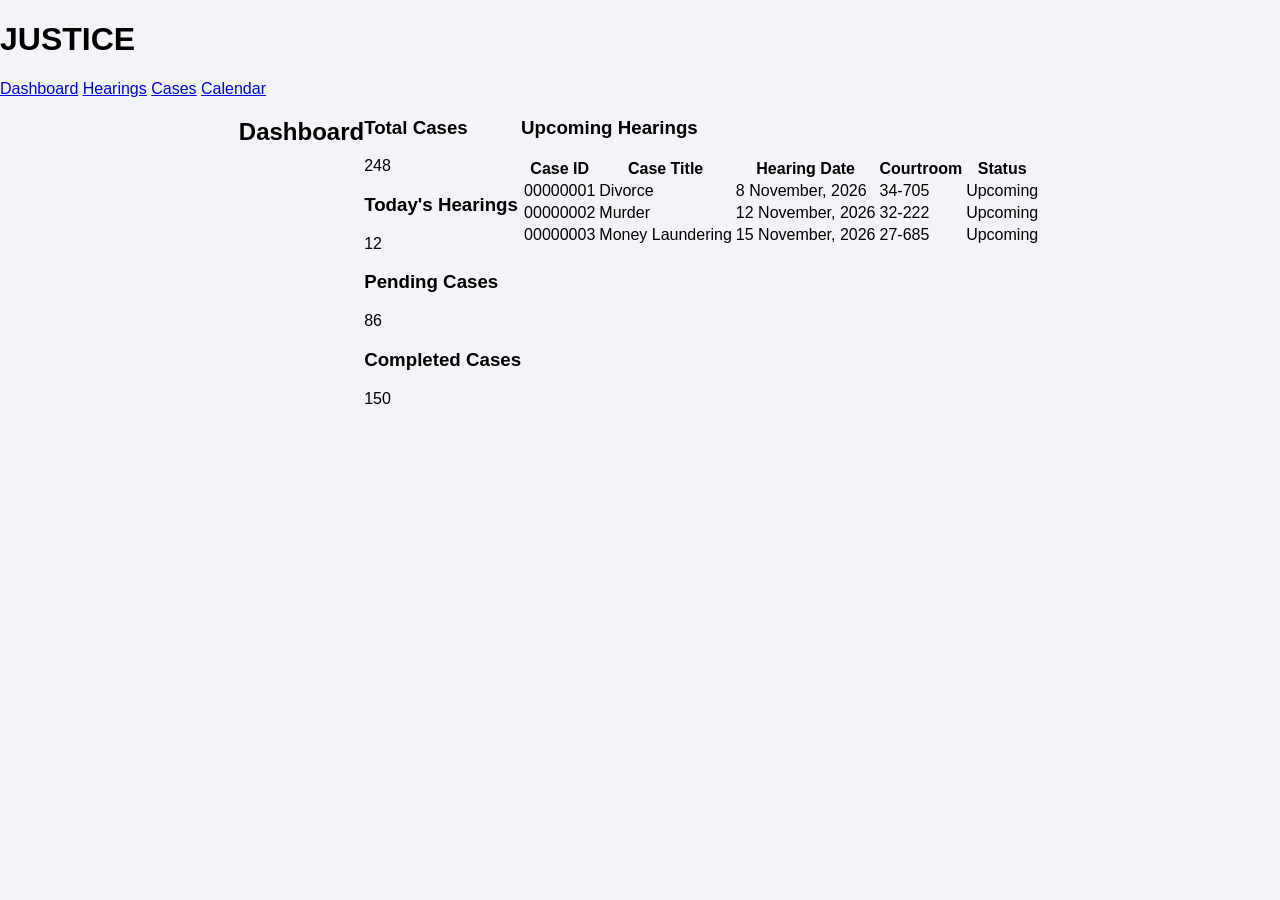
==== dashboard.html @ 54279508 "Added table structure and entered dummy entries init" ====
<!DOCTYPE html>
<html lang="en">
<head>
    <meta charset="UTF-8">
    <meta name="viewport" content="width=device-width, initial-scale=1.0">
    <title>DASHBOARD | Court Hearing Schedule Management System</title>
    <link rel="stylesheet" href="css/style.css">
</head>
<body>
    <header class="topbar">
        <h1>JUSTICE</h1>
    </header>
    <div class="content-wrapper">
        <aside class="sidebar">
            <nav>
                <a href="dashboard.html">Dashboard</a>
                <a href="hearings.html">Hearings</a>
                <a href="cases.html">Cases</a>
                <a href="calendar.html">Calendar</a>
            </nav>
        </aside>
        <main class="dashboard">
            <h2>Dashboard</h2>
            <section class="stats-container">
                <div class="stat-card">
                    <h3>Total Cases</h3>
                    <p>248</p>
                </div>
                <div class="stat-card">
                    <h3>Today's Hearings</h3>
                    <p>12</p>
                </div>
                <div class="stat-card">
                    <h3>Pending Cases</h3>
                    <p>86</p>
                </div>
                <div class="stat-card">
                    <h3>Completed Cases</h3>
                    <p>150</p>
                </div>
            </section>
            <section class="hearing-section">
                <h3>Upcoming Hearings</h3>
                <table>
                    <tr>
                        <th>Case ID</th>
                        <th>Case Title</th>
                        <th>Hearing Date</th>
                        <th>Courtroom</th>
                        <th>Status</th>
                    </tr>
                    <tr>
                        <td>00000001</td>
                        <td>Divorce</td>
                        <td>8 November, 2026</td>
                        <td>34-705</td>
                        <td>Upcoming</td>
                    </tr>
                    <tr>
                        <td>00000002</td>
                        <td>Murder</td>
                        <td>12 November, 2026</td>
                        <td>32-222</td>
                        <td>Upcoming</td> 
                    </tr>
                    <tr>
                        <td>00000003</td>
                        <td>Money Laundering</td>
                        <td>15 November, 2026</td>
                        <td>27-685</td>
                        <td>Upcoming</td>
                    </tr>   
                </table>
            </section>
        </main>
    </div>
</body>
</html>
---- css/style.css ----
body{
    background-color: #F2F4F7;
    font-family: Arial, Helvetica, sans-serif;
    margin: 0;
    min-height: 100vh;
    display: flex;
    flex-direction: column;
    align-items: stretch;
}
main {
    flex-grow: 1;
    display: flex;
    justify-content: center;
}
.header{
    background-color: #142B46;
    color: #F2F4F7;
    padding: 20px;
    text-align: center;
    font-size: 25px;
    font-weight: 700;
}
.login-box{
    width: 100%;
    max-width: 400px;
    background-color: white;
    border: 1px rgb(197, 188, 188) solid;
    border-radius: 15px;
    margin: 30px auto;
    padding: 25px;
    align-self: center;
    box-sizing: border-box;

}
.input{
    color: #243447;
    font-size: larger;
    letter-spacing: 0.7px;
    width: 100%;
    height: 40px;
    padding: 10px;
    border: 2px rgb(197, 188, 188) solid;
    border-radius: 7px;
    box-sizing: border-box;
    transition: border-color 0.1s ease;
}
.input:focus{
    border-color: #142B46; 
    outline: none;
}
.button-text{
    margin: 2px;
}
#login-button{
    background-color: #142B46;
    border-radius: 5px;
    color:#F2F4F7;
    padding: 5px;
    width: 100%;
    height: 50px;
    font-size: larger;
    font-weight: 500;
    letter-spacing: 1px;
    box-sizing: border-box;
    transition: 0.5s;
}
#login-button:hover{
    color:#142B46;
    background-color: #F2F4F7;
    border: 1px #142B46 solid;
    cursor: pointer;
}
#light-text{
    color: rgba(128, 128, 128, 0.656);
    text-align: center;
}
#username{
    font-size: larger;
    letter-spacing: 1px;
}
#password{
    font-size: larger;
    letter-spacing: 1px;
}
#welcome{
    font-size: 30px;
    text-align: center;
    font-weight: 700;
    letter-spacing: 1px;
    word-spacing: 4px;
}
footer{
    text-align: center;
    padding: 5px;
}
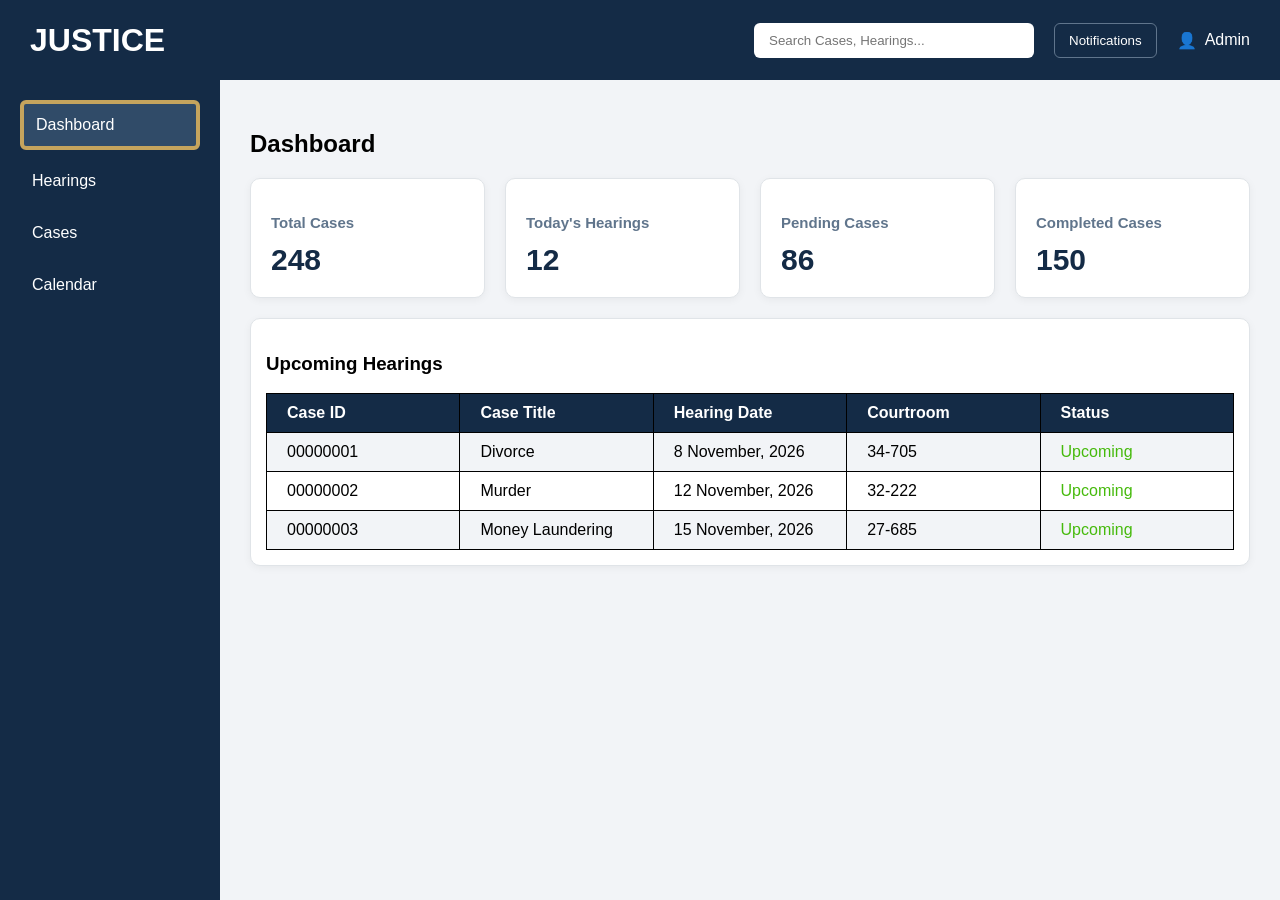
==== commit 283f9653: "Added a topbar at right which includes searchbar, notification and profile name. Javascript for sear" ====
--- a/dashboard.html
+++ b/dashboard.html
@@ -9,11 +9,19 @@
 <body>
     <header class="topbar">
         <h1>JUSTICE</h1>
-    </header>
+        <div class="topbar-right">
+            <input type="text" placeholder="Search Cases, Hearings..." class="topbar-search" id="searchInput">
+            <button class="notifications">Notifications</button>
+            <div class="profile">
+                <span>👤</span>
+                <span>Admin</span>
+            </div>
+        </div>
+    </header> 
     <div class="content-wrapper">
         <aside class="sidebar">
             <nav>
-                <a href="dashboard.html">Dashboard</a>
+                <a href="dashboard.html" class="active">Dashboard</a>
                 <a href="hearings.html">Hearings</a>
                 <a href="cases.html">Cases</a>
                 <a href="calendar.html">Calendar</a>
@@ -54,25 +62,26 @@
                         <td>Divorce</td>
                         <td>8 November, 2026</td>
                         <td>34-705</td>
-                        <td>Upcoming</td>
+                        <td><span class="status upcoming">Upcoming</span></td>
                     </tr>
                     <tr>
                         <td>00000002</td>
                         <td>Murder</td>
                         <td>12 November, 2026</td>
                         <td>32-222</td>
-                        <td>Upcoming</td> 
+                        <td><span class="status upcoming">Upcoming</span></td> 
                     </tr>
                     <tr>
                         <td>00000003</td>
                         <td>Money Laundering</td>
                         <td>15 November, 2026</td>
                         <td>27-685</td>
-                        <td>Upcoming</td>
+                        <td><span class="status upcoming">Upcoming</span></td>
                     </tr>   
                 </table>
             </section>
         </main>
     </div>
+    <script src="js/dashboard.js"></script>
 </body>
 </html>
--- a/css/style.css
+++ b/css/style.css
@@ -93,3 +93,155 @@
     text-align: center;
     padding: 5px;
 }
+.dashboard {
+    display: block;
+    padding: 30px;
+}
+.topbar{
+    background-color: #142B46;
+    color: white;
+    padding: 10px 30px;
+    height: 60px;
+    display: flex;
+    align-items: center;
+    justify-content: space-between;
+}
+.topbar-search:focus{
+    outline: 2px solid #C5A45D;
+    outline-offset: 2px;
+}
+.topbar-right{
+    display: flex;
+    align-items: center;
+    gap: 20px;
+}
+.topbar-search{
+    padding: 10px 15px;
+    border-radius: 6px;
+    border: none;
+    width: 250px;
+}
+.notifications{
+    background-color: transparent;
+    color: white;
+    border: 1px solid #60758C;
+    border-radius: 6px;
+    padding: 9px 14px;
+    cursor: pointer;
+}
+.notifications:hover{
+    background-color: #304B68;
+}
+.profile{
+    display: flex;
+    align-items: center;
+    gap: 8px;
+    color: white;
+}
+.sidebar{
+    display:flex;
+    flex-direction: column;
+    width: 220px;
+    background-color: #142B46;
+    color: white;
+    padding: 20px;
+    box-sizing: border-box;
+    flex-shrink: 0;
+}
+.sidebar nav{
+    display: flex;
+    flex-direction: column;
+    gap: 10px;
+}
+.sidebar a{
+    color: white;
+    text-decoration: None;
+    padding: 12px;
+    border-radius: 6px;
+    transition: background-color 0.2s ease;
+}
+.sidebar a:hover{
+    background-color: #304B68;
+}
+.sidebar a.active{
+    background-color: #304B68;
+    border: 4px #C5A45D solid;
+}
+.content-wrapper{
+    display:flex;
+    flex-direction: row;
+    flex: 1;
+    align-items: stretch;
+}
+.stats-container{
+    display: flex;
+    align-items: stretch;
+    justify-content:space-around;
+    flex-wrap: wrap;
+    gap: 20px;
+}
+.stat-card{
+    background-color: white;
+    border: 1px #E0E4E8 solid;
+    padding: 20px;
+    border-radius: 10px;
+    flex: 1 1 180px;
+    box-shadow: 0 2px 8px rgba(0,0,0,0.05);
+}
+.stat-card h3{
+    color: #60758C;
+    font-size: 15px;
+    font-weight: 600;
+    margin-bottom: 12px;
+}
+
+.stat-card p{
+    color: #142B46;
+    font-size: 30px;
+    font-weight: 700;
+    margin: 0;
+}
+.hearing-section{
+    background-color: white;
+    border: 1px #E0E4E8 solid;
+    padding: 15px;
+    margin-top: 20px;
+    border-radius: 10px;
+    box-shadow: 0 2px 8px rgba(0,0,0,0.05);  
+}
+.hearing-section table{
+    background-color: white;
+    border: 1px #E0E4E8 solid;
+    box-sizing: border-box; 
+    width: 100%;
+    border-collapse: collapse;
+    text-align: left;
+    table-layout: fixed;
+}
+.hearing-section tr:nth-child(even){
+    background-color: #F2F4F7;
+}
+.hearing-section tr:hover{
+    background-color: #E8EDF3;
+}
+.hearing-section td{
+    border-left: none;
+    border-right: none;
+    border-top: 1px solid #E0E4E8;
+    border-bottom: none;
+}
+.hearing-section th{
+    background-color: #142B46;
+    color: white;
+    padding: 10px 20px;
+    text-align: left;
+    border: 1px black solid;
+}
+.hearing-section td{
+    padding: 10px 20px;
+    text-align: left;
+    border: 1px black solid;
+}
+.upcoming{
+    color: #46ba0c;
+}
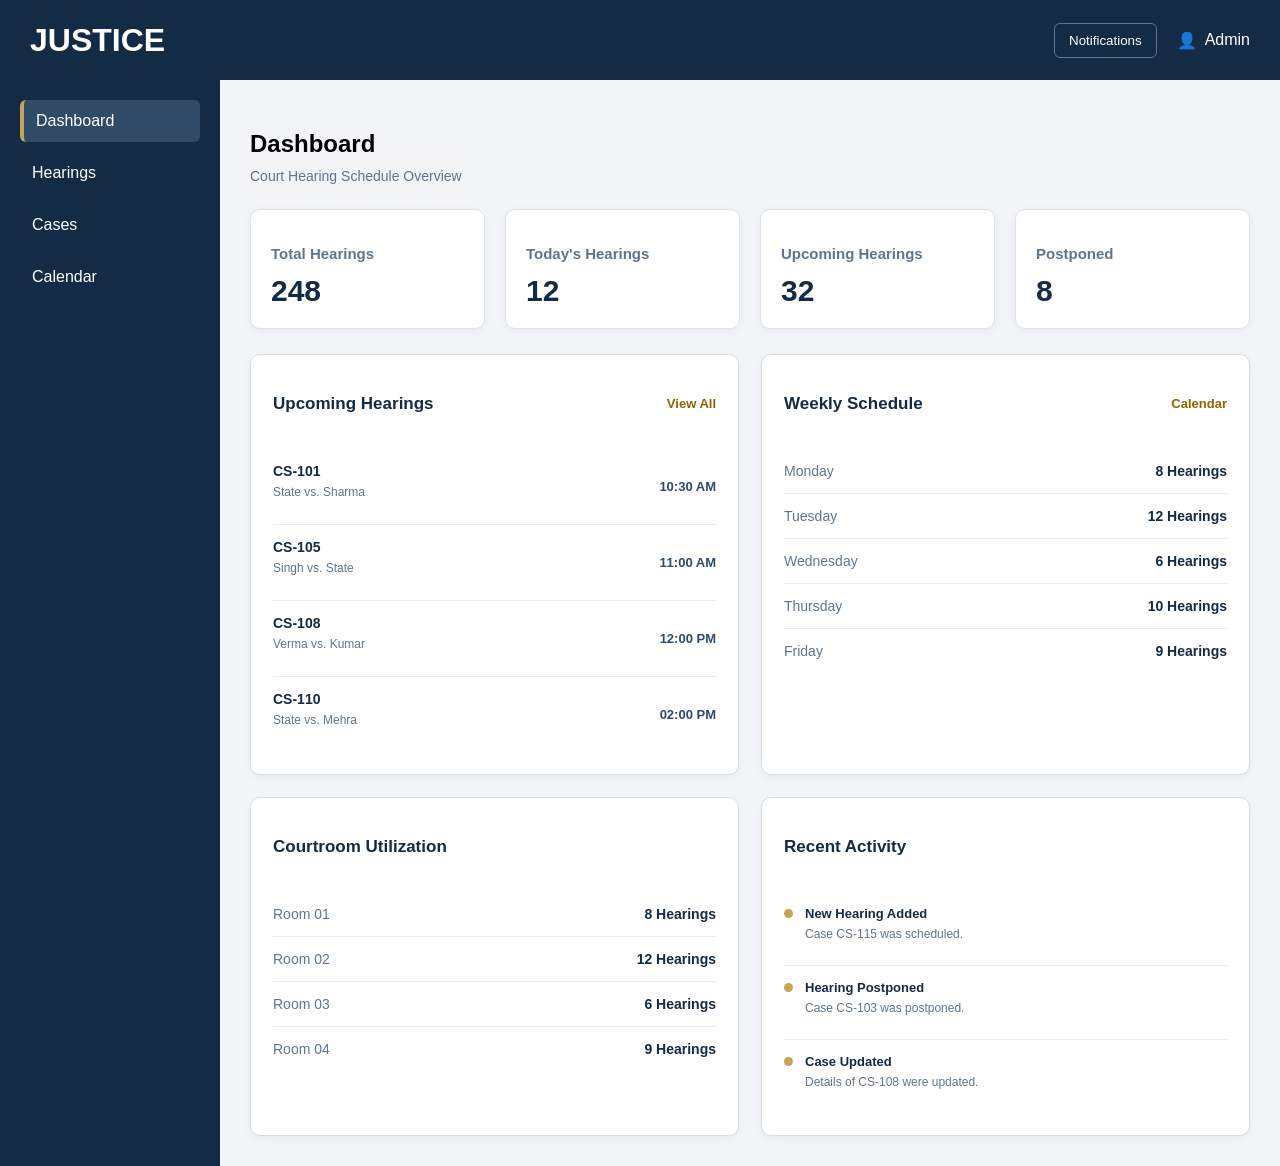
==== commit 1eeb96f6: "Changed dashboard appearance, and worte css accordingly" ====
--- a/dashboard.html
+++ b/dashboard.html
@@ -10,7 +10,6 @@
     <header class="topbar">
         <h1>JUSTICE</h1>
         <div class="topbar-right">
-            <input type="text" placeholder="Search Cases, Hearings..." class="topbar-search" id="searchInput">
             <button class="notifications">Notifications</button>
             <div class="profile">
                 <span>👤</span>
@@ -27,60 +26,180 @@
                 <a href="calendar.html">Calendar</a>
             </nav>
         </aside>
-        <main class="dashboard">
-            <h2>Dashboard</h2>
-            <section class="stats-container">
-                <div class="stat-card">
-                    <h3>Total Cases</h3>
-                    <p>248</p>
-                </div>
-                <div class="stat-card">
-                    <h3>Today's Hearings</h3>
-                    <p>12</p>
-                </div>
-                <div class="stat-card">
-                    <h3>Pending Cases</h3>
-                    <p>86</p>
-                </div>
-                <div class="stat-card">
-                    <h3>Completed Cases</h3>
-                    <p>150</p>
-                </div>
-            </section>
-            <section class="hearing-section">
+            
+<main class="dashboard">
+
+    <h2>Dashboard</h2>
+    <p class="dashboard-subtitle">Court Hearing Schedule Overview</p>
+
+    <section class="stats-container">
+
+        <div class="stat-card">
+            <h3>Total Hearings</h3>
+            <p>248</p>
+        </div>
+
+        <div class="stat-card">
+            <h3>Today's Hearings</h3>
+            <p>12</p>
+        </div>
+
+        <div class="stat-card">
+            <h3>Upcoming Hearings</h3>
+            <p>32</p>
+        </div>
+
+        <div class="stat-card">
+            <h3>Postponed</h3>
+            <p>8</p>
+        </div>
+
+    </section>
+
+
+    <section class="dashboard-grid">
+
+        <div class="dashboard-panel">
+
+            <div class="panel-header">
                 <h3>Upcoming Hearings</h3>
-                <table>
-                    <tr>
-                        <th>Case ID</th>
-                        <th>Case Title</th>
-                        <th>Hearing Date</th>
-                        <th>Courtroom</th>
-                        <th>Status</th>
-                    </tr>
-                    <tr>
-                        <td>00000001</td>
-                        <td>Divorce</td>
-                        <td>8 November, 2026</td>
-                        <td>34-705</td>
-                        <td><span class="status upcoming">Upcoming</span></td>
-                    </tr>
-                    <tr>
-                        <td>00000002</td>
-                        <td>Murder</td>
-                        <td>12 November, 2026</td>
-                        <td>32-222</td>
-                        <td><span class="status upcoming">Upcoming</span></td> 
-                    </tr>
-                    <tr>
-                        <td>00000003</td>
-                        <td>Money Laundering</td>
-                        <td>15 November, 2026</td>
-                        <td>27-685</td>
-                        <td><span class="status upcoming">Upcoming</span></td>
-                    </tr>   
-                </table>
-            </section>
-        </main>
+                <a href="hearings.html">View All</a>
+            </div>
+
+            <div class="mini-hearing">
+                <div>
+                    <strong>CS-101</strong>
+                    <p>State vs. Sharma</p>
+                </div>
+                <span>10:30 AM</span>
+            </div>
+
+            <div class="mini-hearing">
+                <div>
+                    <strong>CS-105</strong>
+                    <p>Singh vs. State</p>
+                </div>
+                <span>11:00 AM</span>
+            </div>
+
+            <div class="mini-hearing">
+                <div>
+                    <strong>CS-108</strong>
+                    <p>Verma vs. Kumar</p>
+                </div>
+                <span>12:00 PM</span>
+            </div>
+
+            <div class="mini-hearing">
+                <div>
+                    <strong>CS-110</strong>
+                    <p>State vs. Mehra</p>
+                </div>
+                <span>02:00 PM</span>
+            </div>
+
+        </div>
+
+
+        <div class="dashboard-panel">
+
+            <div class="panel-header">
+                <h3>Weekly Schedule</h3>
+                <a href="calendar.html">Calendar</a>
+            </div>
+
+            <div class="schedule-item">
+                <span>Monday</span>
+                <strong>8 Hearings</strong>
+            </div>
+
+            <div class="schedule-item">
+                <span>Tuesday</span>
+                <strong>12 Hearings</strong>
+            </div>
+
+            <div class="schedule-item">
+                <span>Wednesday</span>
+                <strong>6 Hearings</strong>
+            </div>
+
+            <div class="schedule-item">
+                <span>Thursday</span>
+                <strong>10 Hearings</strong>
+            </div>
+
+            <div class="schedule-item">
+                <span>Friday</span>
+                <strong>9 Hearings</strong>
+            </div>
+
+        </div>
+
+        <div class="dashboard-panel">
+
+            <div class="panel-header">
+                <h3>Courtroom Utilization</h3>
+            </div>
+
+            <div class="schedule-item">
+                <span>Room 01</span>
+                <strong>8 Hearings</strong>
+            </div>
+
+            <div class="schedule-item">
+                <span>Room 02</span>
+                <strong>12 Hearings</strong>
+            </div>
+
+            <div class="schedule-item">
+                <span>Room 03</span>
+                <strong>6 Hearings</strong>
+            </div>
+
+            <div class="schedule-item">
+                <span>Room 04</span>
+                <strong>9 Hearings</strong>
+            </div>
+
+        </div>
+
+
+        <div class="dashboard-panel">
+
+            <div class="panel-header">
+                <h3>Recent Activity</h3>
+            </div>
+
+            <div class="activity-item">
+                <span class="activity-dot"></span>
+                <div>
+                    <strong>New Hearing Added</strong>
+                    <p>Case CS-115 was scheduled.</p>
+                </div>
+            </div>
+
+            <div class="activity-item">
+                <span class="activity-dot"></span>
+                <div>
+                    <strong>Hearing Postponed</strong>
+                    <p>Case CS-103 was postponed.</p>
+                </div>
+            </div>
+
+            <div class="activity-item">
+                <span class="activity-dot"></span>
+                <div>
+                    <strong>Case Updated</strong>
+                    <p>Details of CS-108 were updated.</p>
+                </div>
+            </div>
+
+        </div>
+
+    </section>
+
+</main>
+
     </div>
     <script src="js/dashboard.js"></script>
 </body>
--- a/css/style.css
+++ b/css/style.css
@@ -165,7 +165,7 @@
 }
 .sidebar a.active{
     background-color: #304B68;
-    border: 4px #C5A45D solid;
+    border-left: 4px #C5A45D solid;
 }
 .content-wrapper{
     display:flex;
@@ -242,6 +242,243 @@
     text-align: left;
     border: 1px black solid;
 }
-.upcoming{
-    color: #46ba0c;
-}+.upcoming {
+    background-color: #FFF2D6;
+    color: #946200;
+}
+.completed {
+    background-color: #DDF5E5;
+    color: #18743A;
+}
+.postponed {
+    background-color: #FCE4E4;
+    color: #A52A2A;
+}
+.hearing-actions{
+    display: flex;
+    align-items: center;
+    gap: 15px;
+    margin: 20px 0;
+}
+.hearing-search,
+.hearing-actions select{
+    padding: 12px;
+    border: 1px solid #D5DCE3;
+    border-radius: 6px;
+    font-size: 14px;
+}
+.hearing-search{
+    flex: 1;
+}
+.add-hearing-btn{
+    background-color: #142B46;
+    color: white;
+    border: none;
+    padding: 12px 18px;
+    border-radius: 6px;
+    cursor: pointer;
+    text-decoration: none;
+    display: inline-block;
+}
+
+.add-hearing-form {
+    background-color: white;
+    padding: 30px;
+    margin-top: 25px;
+    border-radius: 10px;
+    border: 1px solid #D5DCE3;
+    box-shadow: 0 3px 10px rgba(0,0,0,0.05);
+}
+
+.add-hearing-form h3 {
+    color: #142B46;
+    margin-bottom: 25px;
+}
+
+.form-grid {
+    display: grid;
+    grid-template-columns: 1fr 1fr;
+    gap: 22px;
+}
+
+.form-group {
+    display: flex;
+    flex-direction: column;
+    gap: 8px;
+}
+
+.form-group label {
+    color: #304B68;
+    font-size: 14px;
+    font-weight: 600;
+}
+
+.form-group input,
+.form-group select {
+    padding: 12px;
+    border: 1px solid #D5DCE3;
+    border-radius: 6px;
+    font-size: 14px;
+    outline: none;
+}
+
+.form-group input:focus,
+.form-group select:focus {
+    border-color: #C5A45D;
+}
+
+.form-buttons {
+    display: flex;
+    gap: 15px;
+    margin-top: 30px;
+}
+
+.save-btn {
+    background-color: #142B46;
+    color: white;
+    border: none;
+    padding: 12px 22px;
+    border-radius: 6px;
+    cursor: pointer;
+}
+
+.cancel-btn {
+    background-color: #E8EDF3;
+    color: #142B46;
+    text-decoration: none;
+    padding: 12px 22px;
+    border-radius: 6px;
+}
+
+.save-btn:hover {
+    background-color: #304B68;
+}
+
+.cancel-btn:hover {
+    background-color: #D5DCE3;
+}
+
+.dashboard-subtitle {
+    color: #60758C;
+    margin-top: -10px;
+    margin-bottom: 25px;
+    font-size: 14px;
+}
+
+
+.dashboard-grid {
+    display: grid;
+    grid-template-columns: 1fr 1fr;
+    gap: 22px;
+    margin-top: 25px;
+}
+
+
+
+.dashboard-panel {
+    background-color: white;
+    border: 1px solid #D5DCE3;
+    border-radius: 10px;
+    padding: 22px;
+    box-shadow: 0 3px 10px rgba(0,0,0,0.04);
+}
+
+.panel-header {
+    display: flex;
+    justify-content: space-between;
+    align-items: center;
+    margin-bottom: 18px;
+}
+
+.panel-header h3 {
+    color: #142B46;
+    font-size: 17px;
+}
+
+.panel-header a {
+    color: #946200;
+    text-decoration: none;
+    font-size: 13px;
+    font-weight: 600;
+}
+
+
+
+.mini-hearing {
+    display: flex;
+    justify-content: space-between;
+    align-items: center;
+    padding: 13px 0;
+    border-bottom: 1px solid #E8EDF3;
+}
+
+.mini-hearing:last-child {
+    border-bottom: none;
+}
+
+.mini-hearing strong {
+    color: #142B46;
+    font-size: 14px;
+}
+
+.mini-hearing p {
+    color: #60758C;
+    font-size: 12px;
+    margin-top: 5px;
+}
+
+.mini-hearing span {
+    color: #304B68;
+    font-size: 13px;
+    font-weight: 600;
+}
+
+
+.schedule-item {
+    display: flex;
+    justify-content: space-between;
+    padding: 14px 0;
+    border-bottom: 1px solid #E8EDF3;
+    color: #60758C;
+    font-size: 14px;
+}
+
+.schedule-item:last-child {
+    border-bottom: none;
+}
+
+.schedule-item strong {
+    color: #142B46;
+}
+
+
+.activity-item {
+    display: flex;
+    gap: 12px;
+    padding: 12px 0;
+    border-bottom: 1px solid #E8EDF3;
+}
+
+.activity-item:last-child {
+    border-bottom: none;
+}
+
+.activity-dot {
+    width: 9px;
+    height: 9px;
+    min-width: 9px;
+    background-color: #C5A45D;
+    border-radius: 50%;
+    margin-top: 5px;
+}
+
+.activity-item strong {
+    color: #142B46;
+    font-size: 13px;
+}
+
+.activity-item p {
+    color: #60758C;
+    font-size: 12px;
+    margin-top: 5px;
+}
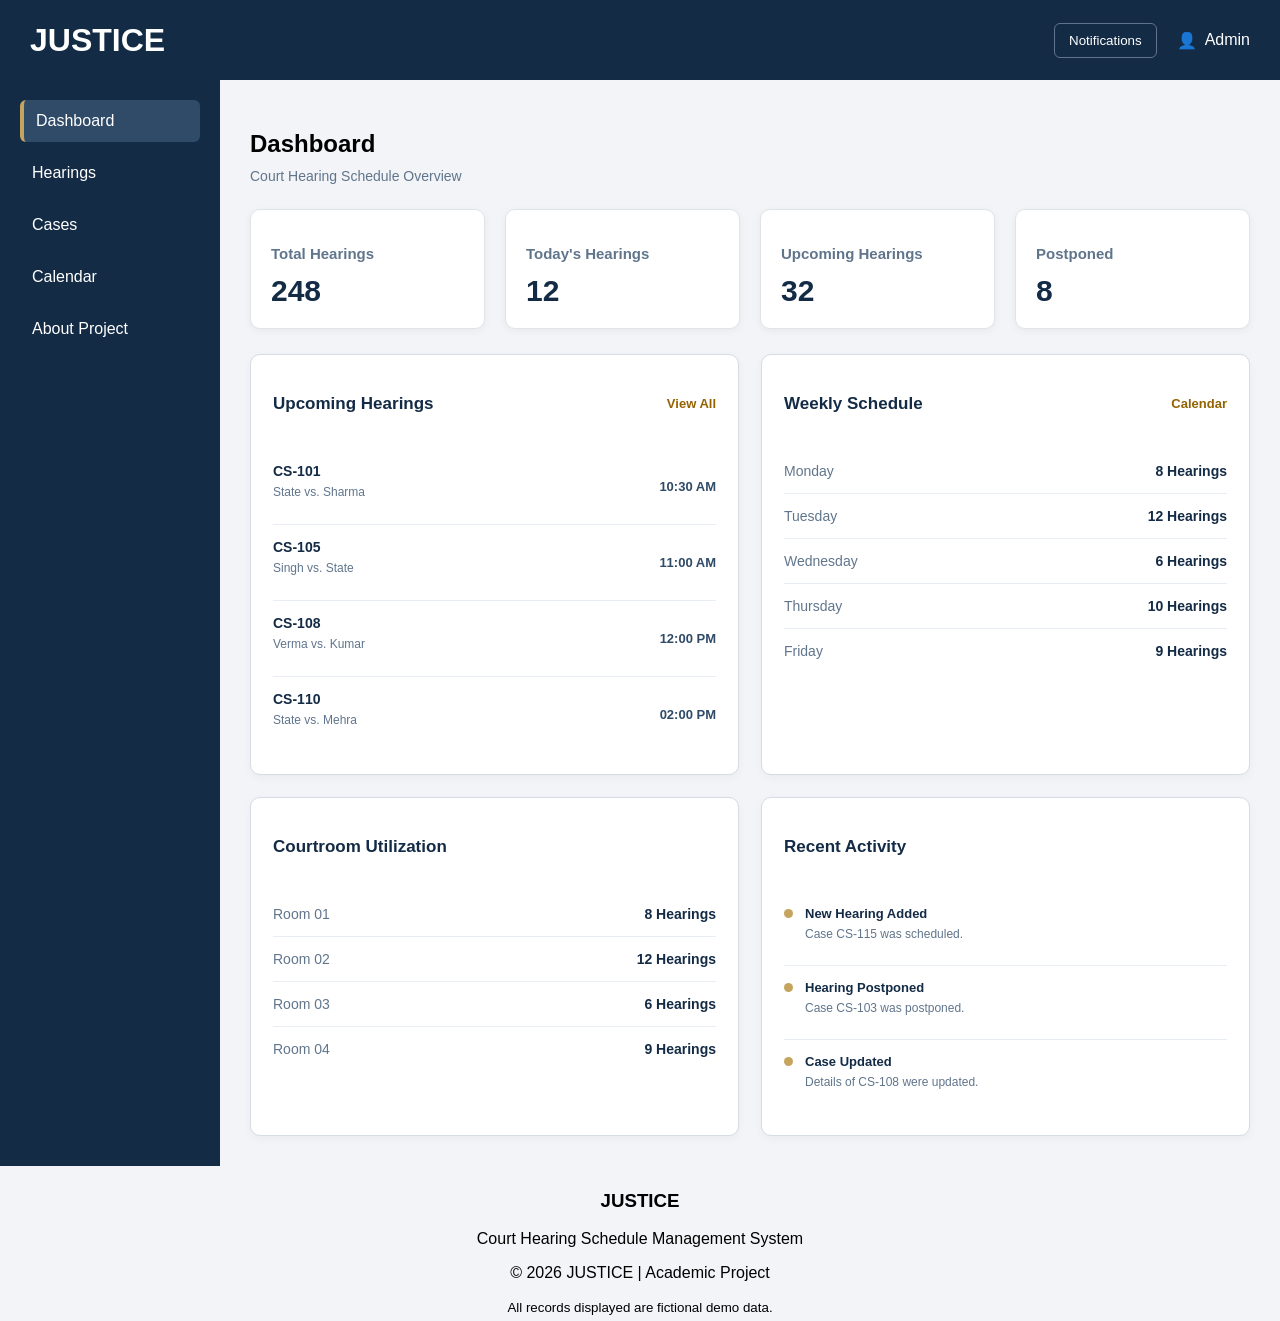
==== commit 897e7ee9: "Added a footer in these pages" ====
--- a/dashboard.html
+++ b/dashboard.html
@@ -24,6 +24,7 @@
                 <a href="hearings.html">Hearings</a>
                 <a href="cases.html">Cases</a>
                 <a href="calendar.html">Calendar</a>
+                <a href="about.html">About Project</a>
             </nav>
         </aside>
             
@@ -201,6 +202,14 @@
 </main>
 
     </div>
+    
+<footer class="footer">
+    <h3>JUSTICE</h3>
+    <p>Court Hearing Schedule Management System</p>
+    <p>© 2026 JUSTICE | Academic Project</p>
+    <small>All records displayed are fictional demo data.</small>
+</footer>
+
     <script src="js/dashboard.js"></script>
 </body>
 </html>
